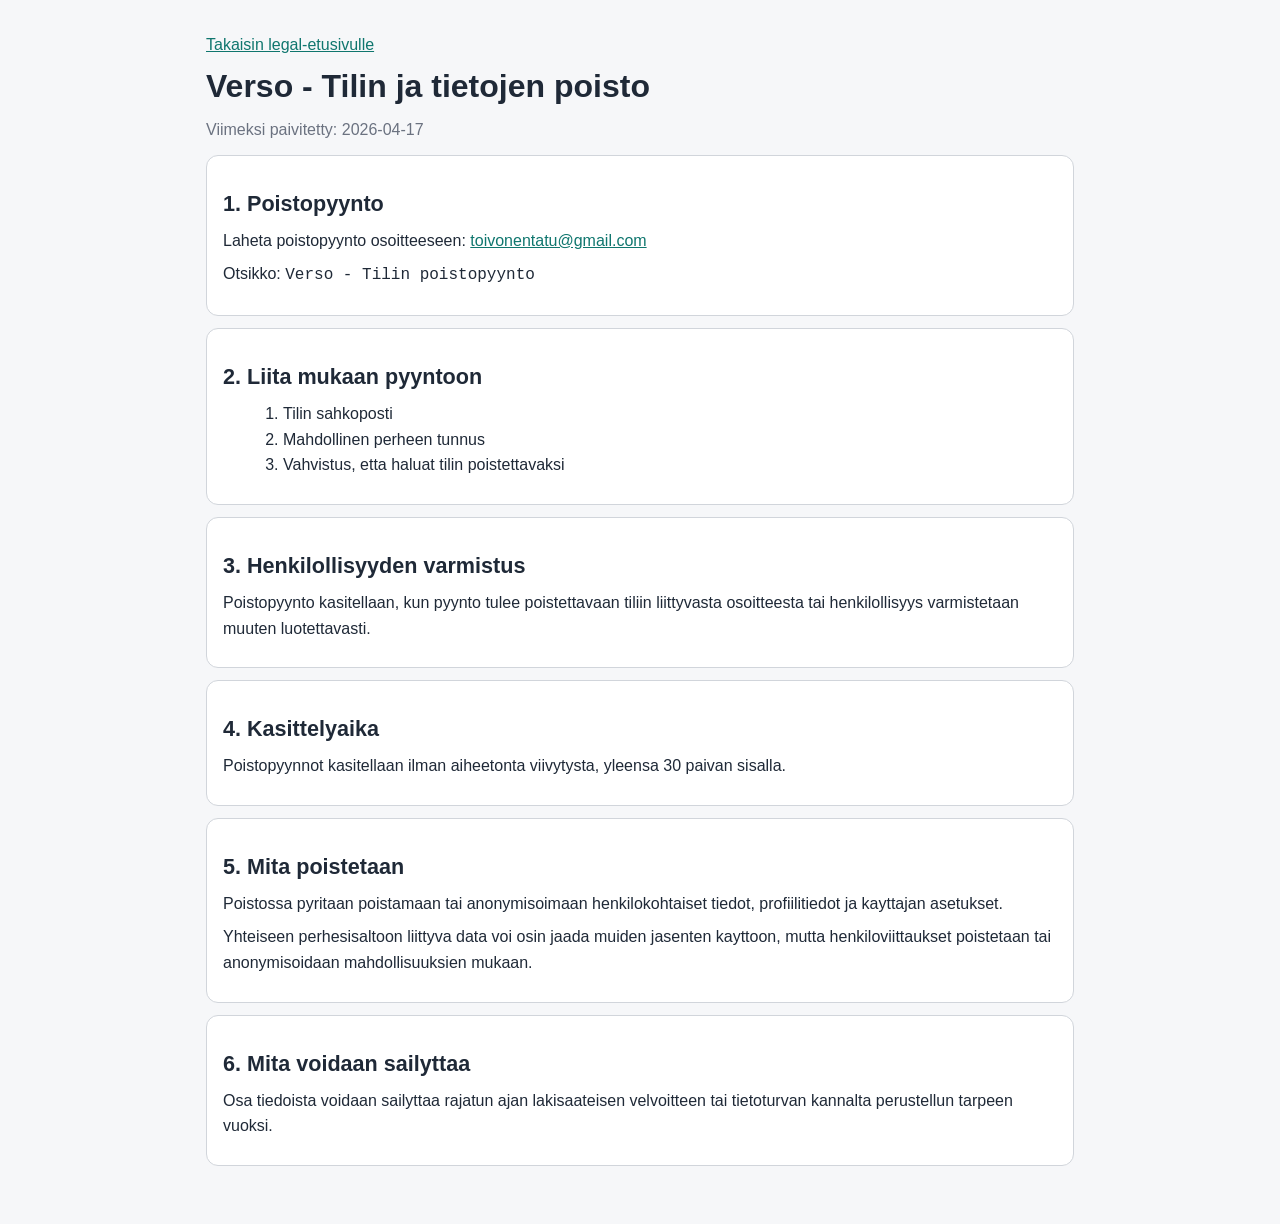
==== legal/account-deletion.html @ f91f20ec "Initial legal pages for Verso" ====
<!doctype html>
<html lang="fi">
  <head>
    <meta charset="utf-8" />
    <meta name="viewport" content="width=device-width, initial-scale=1" />
    <title>Verso - Tilin poisto</title>
    <link rel="stylesheet" href="./styles.css" />
  </head>
  <body>
    <main class="container">
      <p><a href="../index.html">Takaisin legal-etusivulle</a></p>
      <h1>Verso - Tilin ja tietojen poisto</h1>
      <p class="muted meta">Viimeksi paivitetty: 2026-04-17</p>

      <section class="card">
        <h2>1. Poistopyynto</h2>
        <p>Laheta poistopyynto osoitteeseen: <a href="mailto:toivonentatu@gmail.com">toivonentatu@gmail.com</a></p>
        <p>Otsikko: <code>Verso - Tilin poistopyynto</code></p>
      </section>

      <section class="card">
        <h2>2. Liita mukaan pyyntoon</h2>
        <ol>
          <li>Tilin sahkoposti</li>
          <li>Mahdollinen perheen tunnus</li>
          <li>Vahvistus, etta haluat tilin poistettavaksi</li>
        </ol>
      </section>

      <section class="card">
        <h2>3. Henkilollisyyden varmistus</h2>
        <p>
          Poistopyynto kasitellaan, kun pyynto tulee poistettavaan tiliin liittyvasta osoitteesta
          tai henkilollisyys varmistetaan muuten luotettavasti.
        </p>
      </section>

      <section class="card">
        <h2>4. Kasittelyaika</h2>
        <p>Poistopyynnot kasitellaan ilman aiheetonta viivytysta, yleensa 30 paivan sisalla.</p>
      </section>

      <section class="card">
        <h2>5. Mita poistetaan</h2>
        <p>Poistossa pyritaan poistamaan tai anonymisoimaan henkilokohtaiset tiedot, profiilitiedot ja kayttajan asetukset.</p>
        <p>
          Yhteiseen perhesisaltoon liittyva data voi osin jaada muiden jasenten kayttoon,
          mutta henkiloviittaukset poistetaan tai anonymisoidaan mahdollisuuksien mukaan.
        </p>
      </section>

      <section class="card">
        <h2>6. Mita voidaan sailyttaa</h2>
        <p>
          Osa tiedoista voidaan sailyttaa rajatun ajan lakisaateisen velvoitteen tai
          tietoturvan kannalta perustellun tarpeen vuoksi.
        </p>
      </section>
    </main>
  </body>
</html>
---- legal/styles.css ----
:root {
  --bg: #f6f7f9;
  --surface: #ffffff;
  --text: #1f2937;
  --muted: #6b7280;
  --line: #d1d5db;
  --accent: #0f766e;
}

* {
  box-sizing: border-box;
}

body {
  margin: 0;
  background: var(--bg);
  color: var(--text);
  font: 16px/1.6 -apple-system, BlinkMacSystemFont, "Segoe UI", Roboto, Helvetica, Arial, sans-serif;
}

.container {
  max-width: 900px;
  margin: 0 auto;
  padding: 24px 16px 48px;
}

.card {
  background: var(--surface);
  border: 1px solid var(--line);
  border-radius: 12px;
  padding: 18px 16px;
  margin: 12px 0;
}

h1,
h2,
h3 {
  margin: 0 0 10px;
  line-height: 1.3;
}

h1 {
  font-size: 2rem;
}

h2 {
  font-size: 1.35rem;
  margin-top: 16px;
}

h3 {
  font-size: 1.08rem;
  margin-top: 14px;
}

p {
  margin: 8px 0;
}

ul,
ol {
  margin: 8px 0 8px 20px;
}

a {
  color: var(--accent);
}

.muted {
  color: var(--muted);
}

.small {
  font-size: 0.92rem;
}

.meta {
  margin-top: 4px;
  margin-bottom: 12px;
}
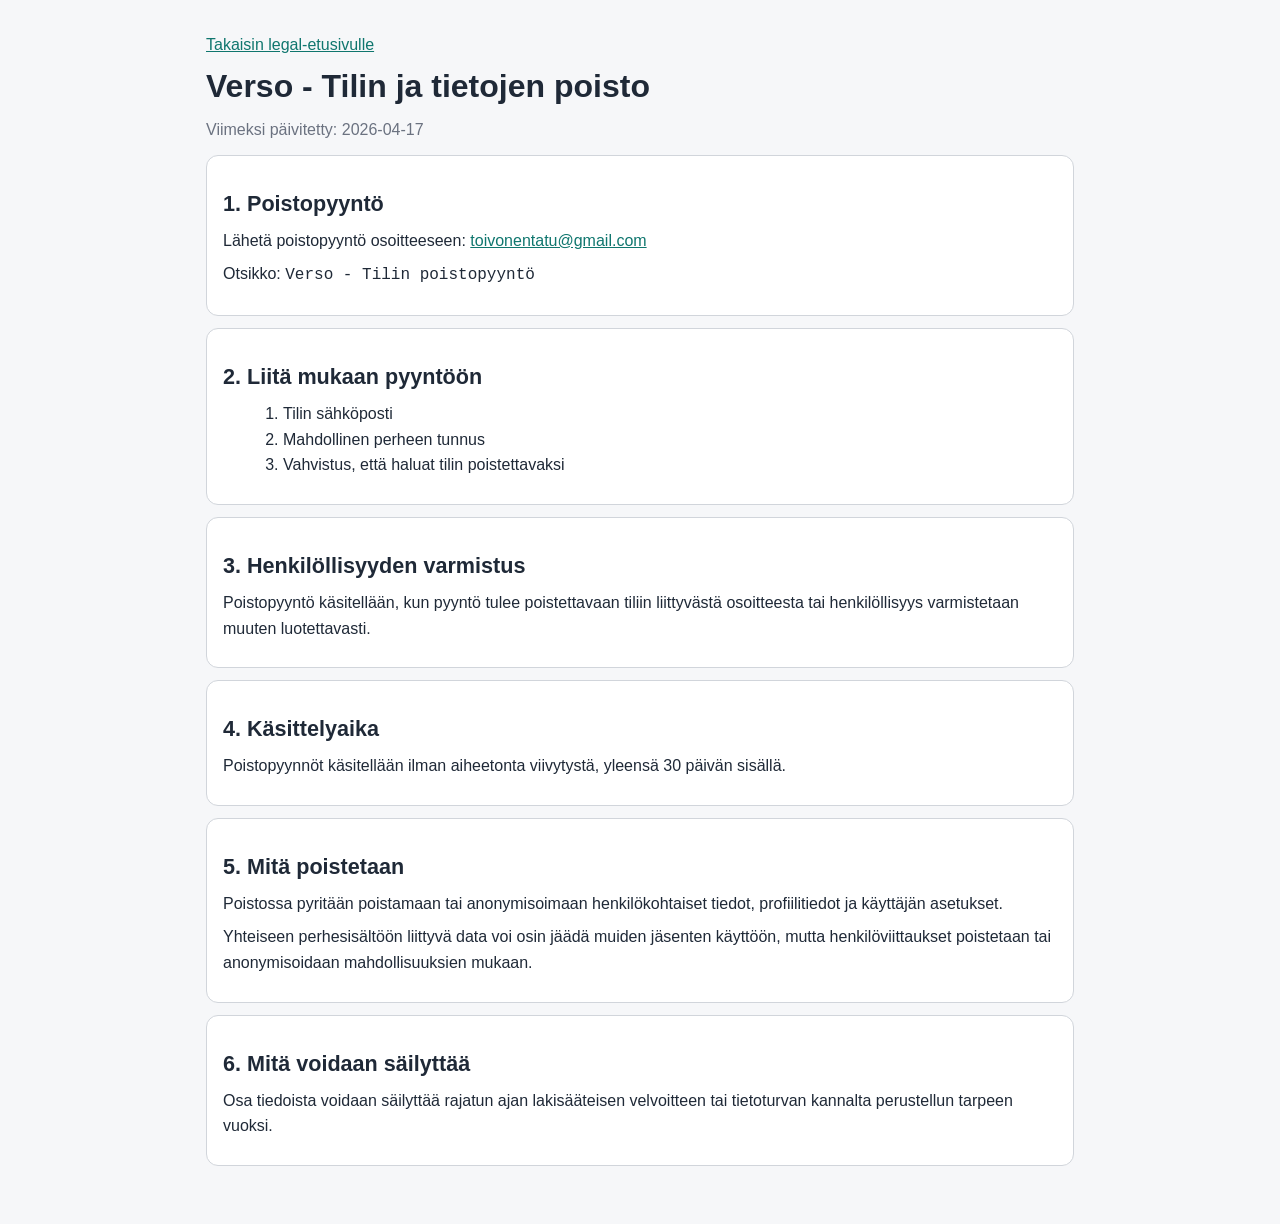
==== commit 8255dbb4: "Fix Finnish characters in legal pages" ====
--- a/legal/account-deletion.html
+++ b/legal/account-deletion.html
@@ -10,49 +10,49 @@
     <main class="container">
       <p><a href="../index.html">Takaisin legal-etusivulle</a></p>
       <h1>Verso - Tilin ja tietojen poisto</h1>
-      <p class="muted meta">Viimeksi paivitetty: 2026-04-17</p>
+      <p class="muted meta">Viimeksi päivitetty: 2026-04-17</p>
 
       <section class="card">
-        <h2>1. Poistopyynto</h2>
-        <p>Laheta poistopyynto osoitteeseen: <a href="mailto:toivonentatu@gmail.com">toivonentatu@gmail.com</a></p>
-        <p>Otsikko: <code>Verso - Tilin poistopyynto</code></p>
+        <h2>1. Poistopyyntö</h2>
+        <p>Lähetä poistopyyntö osoitteeseen: <a href="mailto:toivonentatu@gmail.com">toivonentatu@gmail.com</a></p>
+        <p>Otsikko: <code>Verso - Tilin poistopyyntö</code></p>
       </section>
 
       <section class="card">
-        <h2>2. Liita mukaan pyyntoon</h2>
+        <h2>2. Liitä mukaan pyyntöön</h2>
         <ol>
-          <li>Tilin sahkoposti</li>
+          <li>Tilin sähköposti</li>
           <li>Mahdollinen perheen tunnus</li>
-          <li>Vahvistus, etta haluat tilin poistettavaksi</li>
+          <li>Vahvistus, että haluat tilin poistettavaksi</li>
         </ol>
       </section>
 
       <section class="card">
-        <h2>3. Henkilollisyyden varmistus</h2>
+        <h2>3. Henkilöllisyyden varmistus</h2>
         <p>
-          Poistopyynto kasitellaan, kun pyynto tulee poistettavaan tiliin liittyvasta osoitteesta
-          tai henkilollisyys varmistetaan muuten luotettavasti.
+          Poistopyyntö käsitellään, kun pyyntö tulee poistettavaan tiliin liittyvästä osoitteesta
+          tai henkilöllisyys varmistetaan muuten luotettavasti.
         </p>
       </section>
 
       <section class="card">
-        <h2>4. Kasittelyaika</h2>
-        <p>Poistopyynnot kasitellaan ilman aiheetonta viivytysta, yleensa 30 paivan sisalla.</p>
+        <h2>4. Käsittelyaika</h2>
+        <p>Poistopyynnöt käsitellään ilman aiheetonta viivytystä, yleensä 30 päivän sisällä.</p>
       </section>
 
       <section class="card">
-        <h2>5. Mita poistetaan</h2>
-        <p>Poistossa pyritaan poistamaan tai anonymisoimaan henkilokohtaiset tiedot, profiilitiedot ja kayttajan asetukset.</p>
+        <h2>5. Mitä poistetaan</h2>
+        <p>Poistossa pyritään poistamaan tai anonymisoimaan henkilökohtaiset tiedot, profiilitiedot ja käyttäjän asetukset.</p>
         <p>
-          Yhteiseen perhesisaltoon liittyva data voi osin jaada muiden jasenten kayttoon,
-          mutta henkiloviittaukset poistetaan tai anonymisoidaan mahdollisuuksien mukaan.
+          Yhteiseen perhesisältöön liittyvä data voi osin jäädä muiden jäsenten käyttöön,
+          mutta henkilöviittaukset poistetaan tai anonymisoidaan mahdollisuuksien mukaan.
         </p>
       </section>
 
       <section class="card">
-        <h2>6. Mita voidaan sailyttaa</h2>
+        <h2>6. Mitä voidaan säilyttää</h2>
         <p>
-          Osa tiedoista voidaan sailyttaa rajatun ajan lakisaateisen velvoitteen tai
+          Osa tiedoista voidaan säilyttää rajatun ajan lakisääteisen velvoitteen tai
           tietoturvan kannalta perustellun tarpeen vuoksi.
         </p>
       </section>
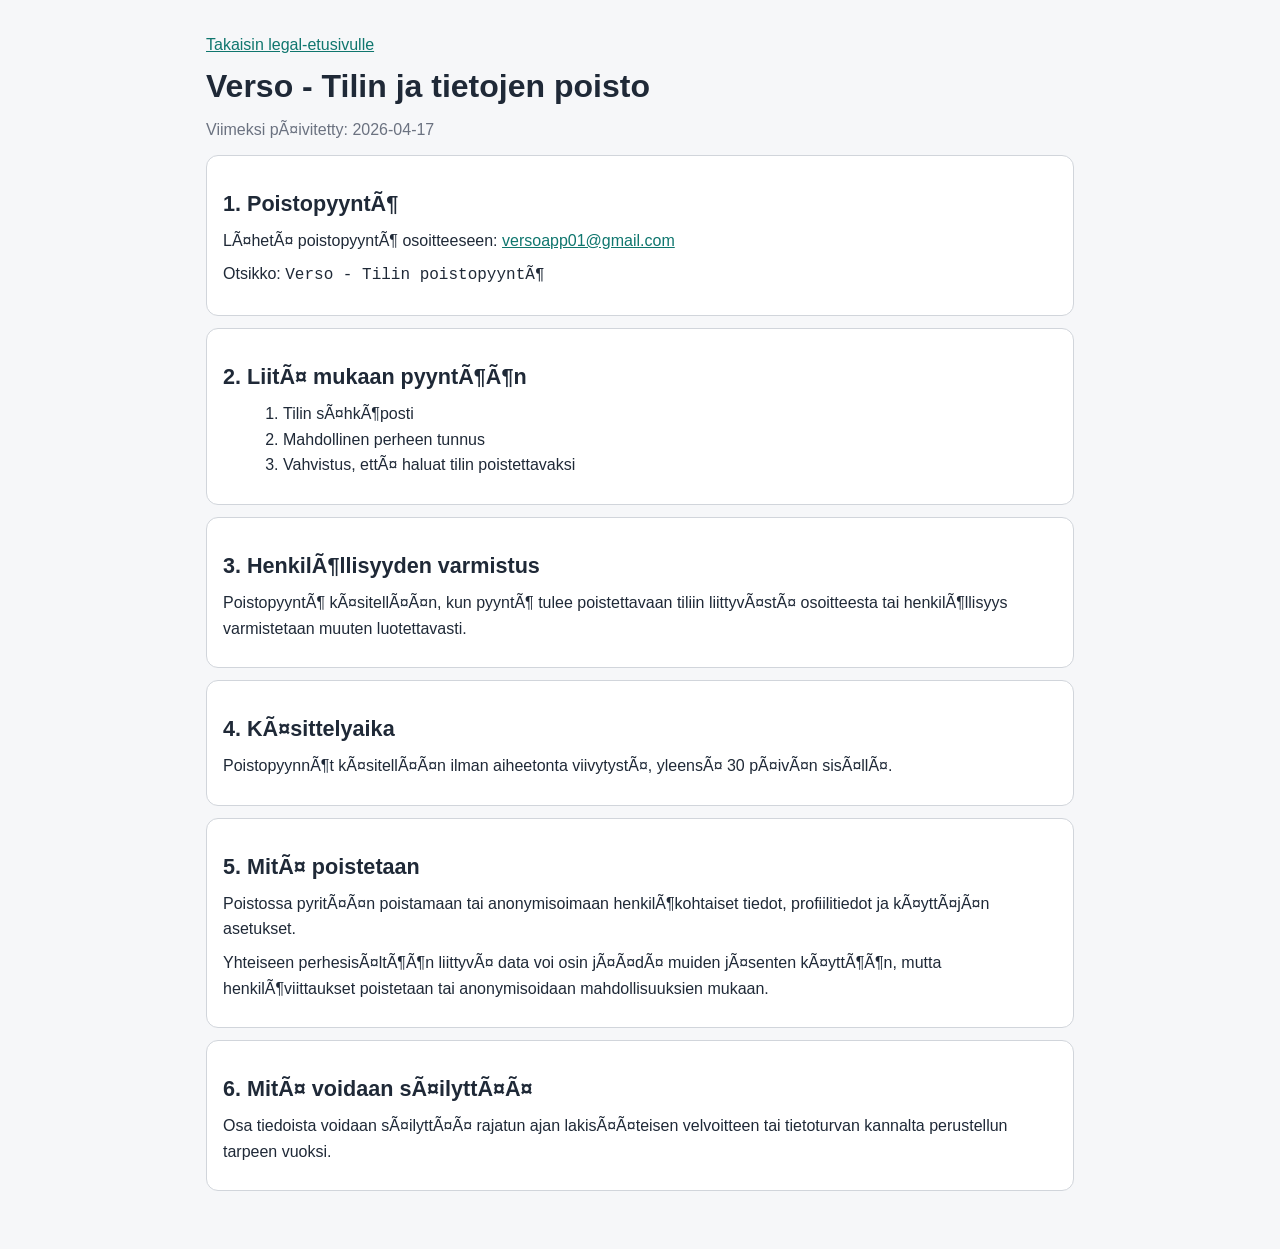
==== commit 5817bf98: "Sync legal pages: update support email to versoapp01@gmail.com" ====
--- a/legal/account-deletion.html
+++ b/legal/account-deletion.html
@@ -10,49 +10,49 @@
     <main class="container">
       <p><a href="../index.html">Takaisin legal-etusivulle</a></p>
       <h1>Verso - Tilin ja tietojen poisto</h1>
-      <p class="muted meta">Viimeksi päivitetty: 2026-04-17</p>
+      <p class="muted meta">Viimeksi pÃ¤ivitetty: 2026-04-17</p>
 
       <section class="card">
-        <h2>1. Poistopyyntö</h2>
-        <p>Lähetä poistopyyntö osoitteeseen: <a href="mailto:toivonentatu@gmail.com">toivonentatu@gmail.com</a></p>
-        <p>Otsikko: <code>Verso - Tilin poistopyyntö</code></p>
+        <h2>1. PoistopyyntÃ¶</h2>
+        <p>LÃ¤hetÃ¤ poistopyyntÃ¶ osoitteeseen: <a href="mailto:versoapp01@gmail.com">versoapp01@gmail.com</a></p>
+        <p>Otsikko: <code>Verso - Tilin poistopyyntÃ¶</code></p>
       </section>
 
       <section class="card">
-        <h2>2. Liitä mukaan pyyntöön</h2>
+        <h2>2. LiitÃ¤ mukaan pyyntÃ¶Ã¶n</h2>
         <ol>
-          <li>Tilin sähköposti</li>
+          <li>Tilin sÃ¤hkÃ¶posti</li>
           <li>Mahdollinen perheen tunnus</li>
-          <li>Vahvistus, että haluat tilin poistettavaksi</li>
+          <li>Vahvistus, ettÃ¤ haluat tilin poistettavaksi</li>
         </ol>
       </section>
 
       <section class="card">
-        <h2>3. Henkilöllisyyden varmistus</h2>
+        <h2>3. HenkilÃ¶llisyyden varmistus</h2>
         <p>
-          Poistopyyntö käsitellään, kun pyyntö tulee poistettavaan tiliin liittyvästä osoitteesta
-          tai henkilöllisyys varmistetaan muuten luotettavasti.
+          PoistopyyntÃ¶ kÃ¤sitellÃ¤Ã¤n, kun pyyntÃ¶ tulee poistettavaan tiliin liittyvÃ¤stÃ¤ osoitteesta
+          tai henkilÃ¶llisyys varmistetaan muuten luotettavasti.
         </p>
       </section>
 
       <section class="card">
-        <h2>4. Käsittelyaika</h2>
-        <p>Poistopyynnöt käsitellään ilman aiheetonta viivytystä, yleensä 30 päivän sisällä.</p>
+        <h2>4. KÃ¤sittelyaika</h2>
+        <p>PoistopyynnÃ¶t kÃ¤sitellÃ¤Ã¤n ilman aiheetonta viivytystÃ¤, yleensÃ¤ 30 pÃ¤ivÃ¤n sisÃ¤llÃ¤.</p>
       </section>
 
       <section class="card">
-        <h2>5. Mitä poistetaan</h2>
-        <p>Poistossa pyritään poistamaan tai anonymisoimaan henkilökohtaiset tiedot, profiilitiedot ja käyttäjän asetukset.</p>
+        <h2>5. MitÃ¤ poistetaan</h2>
+        <p>Poistossa pyritÃ¤Ã¤n poistamaan tai anonymisoimaan henkilÃ¶kohtaiset tiedot, profiilitiedot ja kÃ¤yttÃ¤jÃ¤n asetukset.</p>
         <p>
-          Yhteiseen perhesisältöön liittyvä data voi osin jäädä muiden jäsenten käyttöön,
-          mutta henkilöviittaukset poistetaan tai anonymisoidaan mahdollisuuksien mukaan.
+          Yhteiseen perhesisÃ¤ltÃ¶Ã¶n liittyvÃ¤ data voi osin jÃ¤Ã¤dÃ¤ muiden jÃ¤senten kÃ¤yttÃ¶Ã¶n,
+          mutta henkilÃ¶viittaukset poistetaan tai anonymisoidaan mahdollisuuksien mukaan.
         </p>
       </section>
 
       <section class="card">
-        <h2>6. Mitä voidaan säilyttää</h2>
+        <h2>6. MitÃ¤ voidaan sÃ¤ilyttÃ¤Ã¤</h2>
         <p>
-          Osa tiedoista voidaan säilyttää rajatun ajan lakisääteisen velvoitteen tai
+          Osa tiedoista voidaan sÃ¤ilyttÃ¤Ã¤ rajatun ajan lakisÃ¤Ã¤teisen velvoitteen tai
           tietoturvan kannalta perustellun tarpeen vuoksi.
         </p>
       </section>
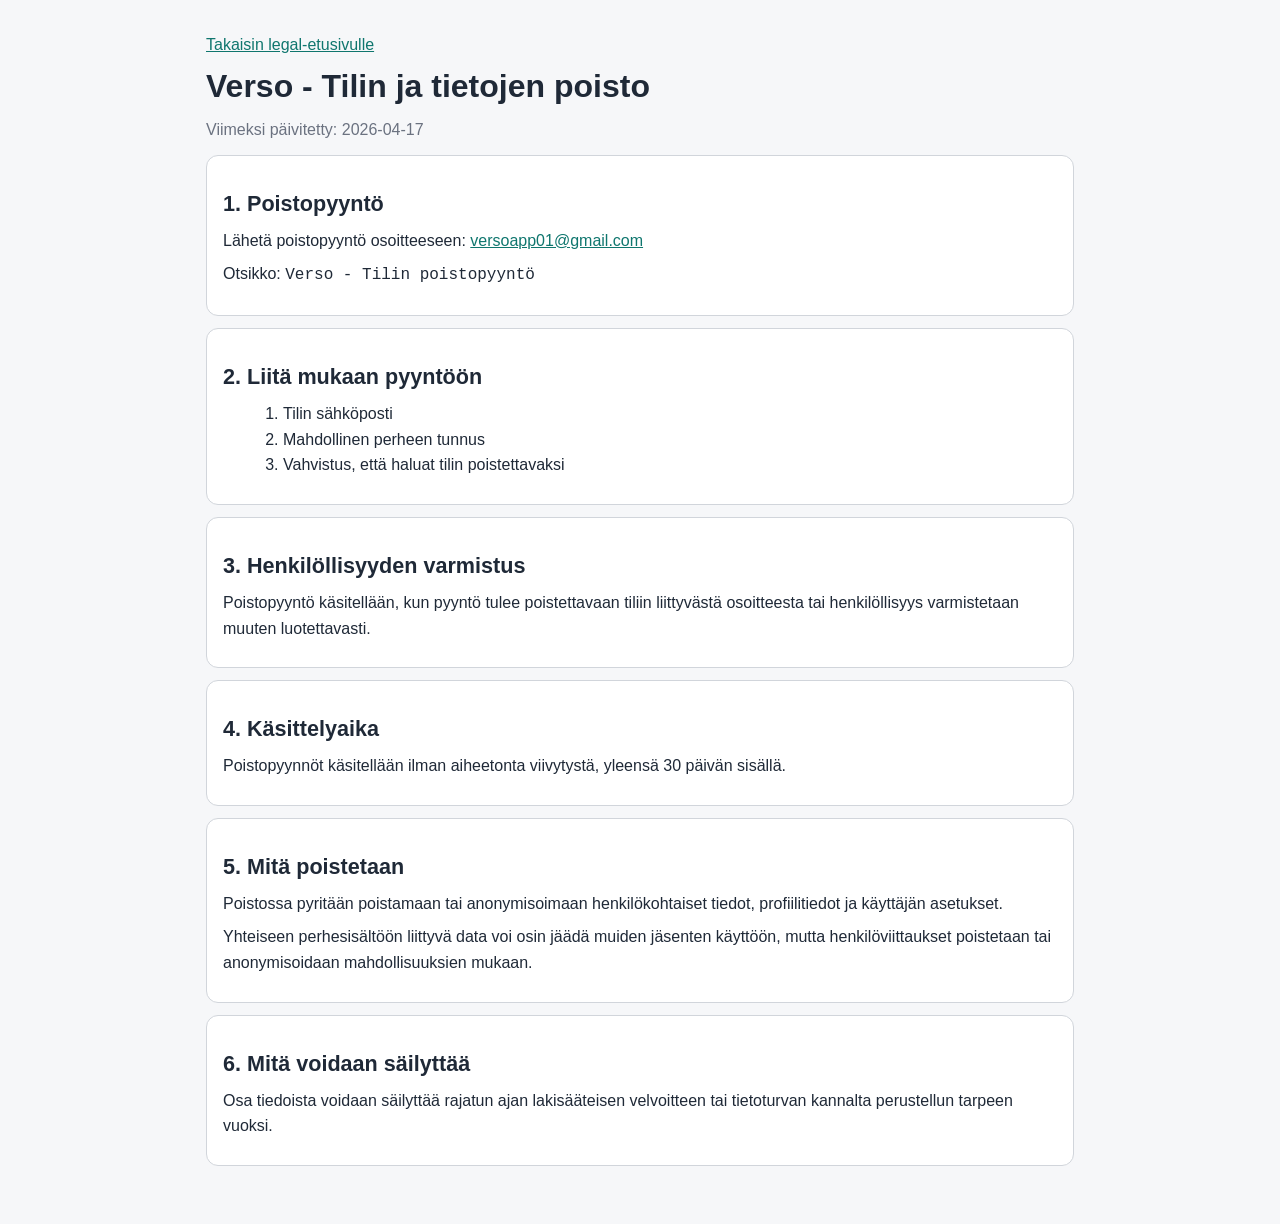
==== commit 17a6a8d2: "Fix Finnish character encoding in legal pages" ====
--- a/legal/account-deletion.html
+++ b/legal/account-deletion.html
@@ -1,4 +1,4 @@
-<!doctype html>
+﻿<!doctype html>
 <html lang="fi">
   <head>
     <meta charset="utf-8" />
@@ -10,49 +10,49 @@
     <main class="container">
       <p><a href="../index.html">Takaisin legal-etusivulle</a></p>
       <h1>Verso - Tilin ja tietojen poisto</h1>
-      <p class="muted meta">Viimeksi pÃ¤ivitetty: 2026-04-17</p>
+      <p class="muted meta">Viimeksi päivitetty: 2026-04-17</p>
 
       <section class="card">
-        <h2>1. PoistopyyntÃ¶</h2>
-        <p>LÃ¤hetÃ¤ poistopyyntÃ¶ osoitteeseen: <a href="mailto:versoapp01@gmail.com">versoapp01@gmail.com</a></p>
-        <p>Otsikko: <code>Verso - Tilin poistopyyntÃ¶</code></p>
+        <h2>1. Poistopyyntö</h2>
+        <p>Lähetä poistopyyntö osoitteeseen: <a href="mailto:versoapp01@gmail.com">versoapp01@gmail.com</a></p>
+        <p>Otsikko: <code>Verso - Tilin poistopyyntö</code></p>
       </section>
 
       <section class="card">
-        <h2>2. LiitÃ¤ mukaan pyyntÃ¶Ã¶n</h2>
+        <h2>2. Liitä mukaan pyyntöön</h2>
         <ol>
-          <li>Tilin sÃ¤hkÃ¶posti</li>
+          <li>Tilin sähköposti</li>
           <li>Mahdollinen perheen tunnus</li>
-          <li>Vahvistus, ettÃ¤ haluat tilin poistettavaksi</li>
+          <li>Vahvistus, että haluat tilin poistettavaksi</li>
         </ol>
       </section>
 
       <section class="card">
-        <h2>3. HenkilÃ¶llisyyden varmistus</h2>
+        <h2>3. Henkilöllisyyden varmistus</h2>
         <p>
-          PoistopyyntÃ¶ kÃ¤sitellÃ¤Ã¤n, kun pyyntÃ¶ tulee poistettavaan tiliin liittyvÃ¤stÃ¤ osoitteesta
-          tai henkilÃ¶llisyys varmistetaan muuten luotettavasti.
+          Poistopyyntö käsitellään, kun pyyntö tulee poistettavaan tiliin liittyvästä osoitteesta
+          tai henkilöllisyys varmistetaan muuten luotettavasti.
         </p>
       </section>
 
       <section class="card">
-        <h2>4. KÃ¤sittelyaika</h2>
-        <p>PoistopyynnÃ¶t kÃ¤sitellÃ¤Ã¤n ilman aiheetonta viivytystÃ¤, yleensÃ¤ 30 pÃ¤ivÃ¤n sisÃ¤llÃ¤.</p>
+        <h2>4. Käsittelyaika</h2>
+        <p>Poistopyynnöt käsitellään ilman aiheetonta viivytystä, yleensä 30 päivän sisällä.</p>
       </section>
 
       <section class="card">
-        <h2>5. MitÃ¤ poistetaan</h2>
-        <p>Poistossa pyritÃ¤Ã¤n poistamaan tai anonymisoimaan henkilÃ¶kohtaiset tiedot, profiilitiedot ja kÃ¤yttÃ¤jÃ¤n asetukset.</p>
+        <h2>5. Mitä poistetaan</h2>
+        <p>Poistossa pyritään poistamaan tai anonymisoimaan henkilökohtaiset tiedot, profiilitiedot ja käyttäjän asetukset.</p>
         <p>
-          Yhteiseen perhesisÃ¤ltÃ¶Ã¶n liittyvÃ¤ data voi osin jÃ¤Ã¤dÃ¤ muiden jÃ¤senten kÃ¤yttÃ¶Ã¶n,
-          mutta henkilÃ¶viittaukset poistetaan tai anonymisoidaan mahdollisuuksien mukaan.
+          Yhteiseen perhesisältöön liittyvä data voi osin jäädä muiden jäsenten käyttöön,
+          mutta henkilöviittaukset poistetaan tai anonymisoidaan mahdollisuuksien mukaan.
         </p>
       </section>
 
       <section class="card">
-        <h2>6. MitÃ¤ voidaan sÃ¤ilyttÃ¤Ã¤</h2>
+        <h2>6. Mitä voidaan säilyttää</h2>
         <p>
-          Osa tiedoista voidaan sÃ¤ilyttÃ¤Ã¤ rajatun ajan lakisÃ¤Ã¤teisen velvoitteen tai
+          Osa tiedoista voidaan säilyttää rajatun ajan lakisääteisen velvoitteen tai
           tietoturvan kannalta perustellun tarpeen vuoksi.
         </p>
       </section>
